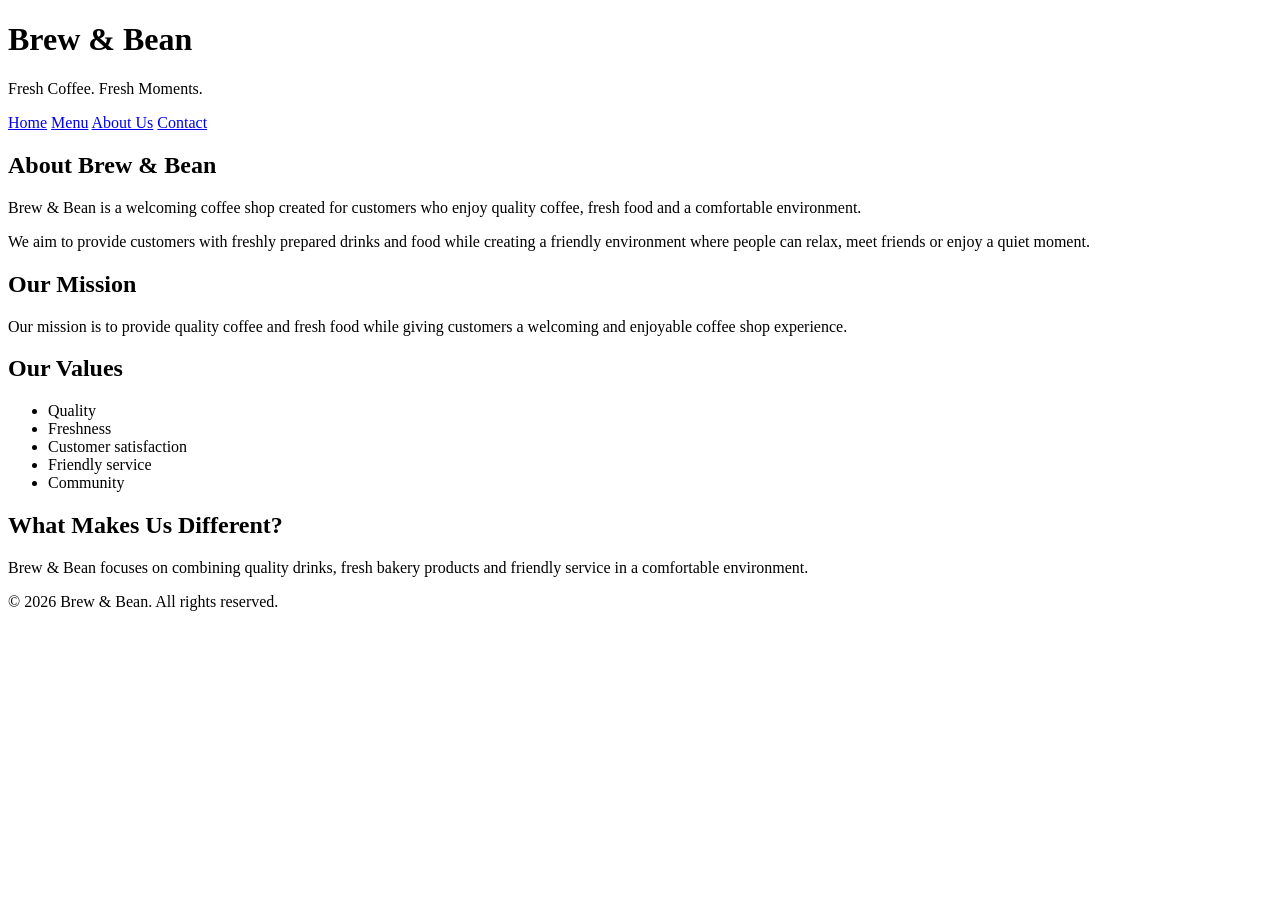
==== about.html @ 1ac29e3a "Initial Brew and Bean website structure" ====
<!DOCTYPE html>
<html lang="en">

<head>

    <meta charset="UTF-8">

    <meta name="viewport"
          content="width=device-width, initial-scale=1.0">

    <title>Brew & Bean | About Us</title>

</head>

<body>

    <!-- Header -->
    <header>

        <h1>Brew & Bean</h1>

        <p>
            Fresh Coffee. Fresh Moments.
        </p>

    </header>


    <!-- Navigation -->
    <nav>

        <a href="index.html">Home</a>

        <a href="menu.html">Menu</a>

        <a href="about.html">About Us</a>

        <a href="contact.html">Contact</a>

    </nav>


    <!-- Main content -->
    <main>

        <section>

            <h2>About Brew & Bean</h2>

            <p>
                Brew & Bean is a welcoming coffee shop created for
                customers who enjoy quality coffee, fresh food and
                a comfortable environment.
            </p>

            <p>
                We aim to provide customers with freshly prepared
                drinks and food while creating a friendly environment
                where people can relax, meet friends or enjoy a
                quiet moment.
            </p>

        </section>


        <section>

            <h2>Our Mission</h2>

            <p>
                Our mission is to provide quality coffee and fresh
                food while giving customers a welcoming and enjoyable
                coffee shop experience.
            </p>

        </section>


        <section>

            <h2>Our Values</h2>

            <ul>

                <li>Quality</li>

                <li>Freshness</li>

                <li>Customer satisfaction</li>

                <li>Friendly service</li>

                <li>Community</li>

            </ul>

        </section>


        <section>

            <h2>What Makes Us Different?</h2>

            <p>
                Brew & Bean focuses on combining quality drinks,
                fresh bakery products and friendly service in a
                comfortable environment.
            </p>

        </section>

    </main>


    <!-- Footer -->
    <footer>

        <p>
            &copy; 2026 Brew & Bean. All rights reserved.
        </p>

    </footer>

</body>

</html>
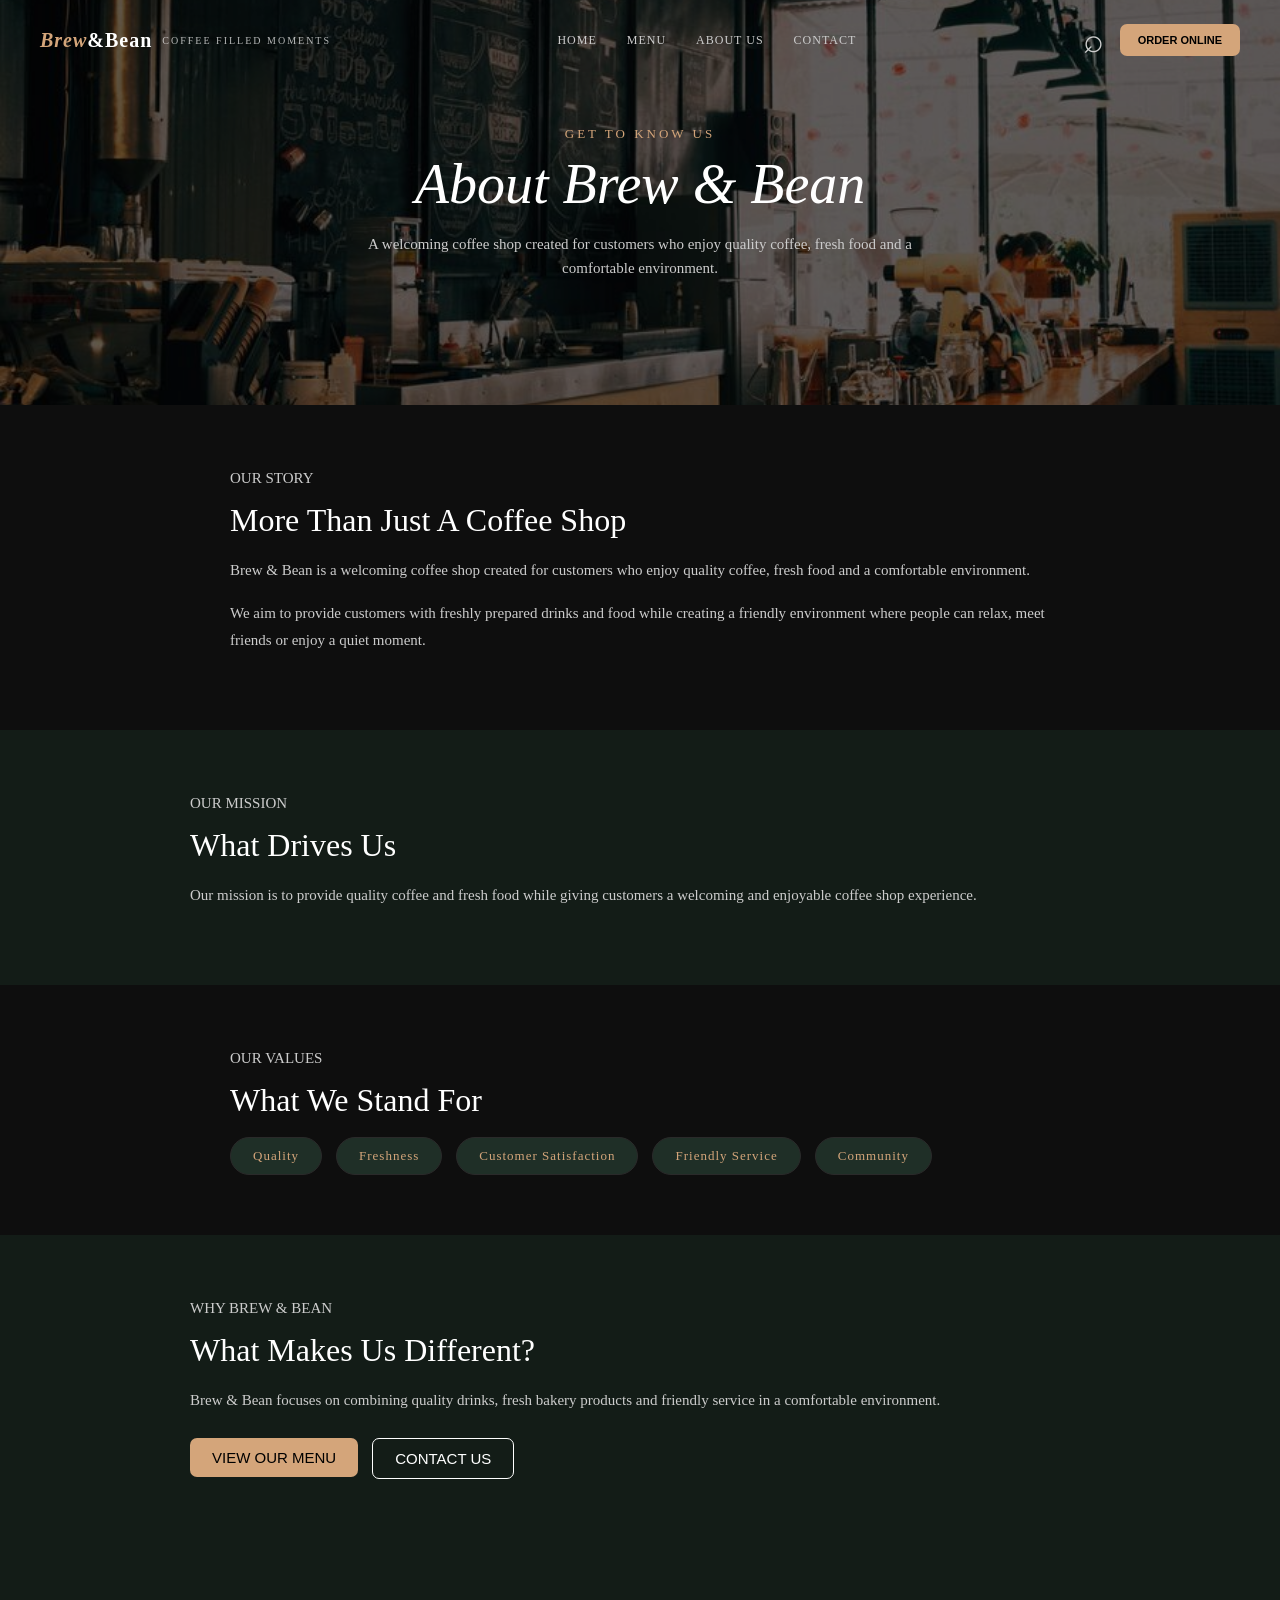
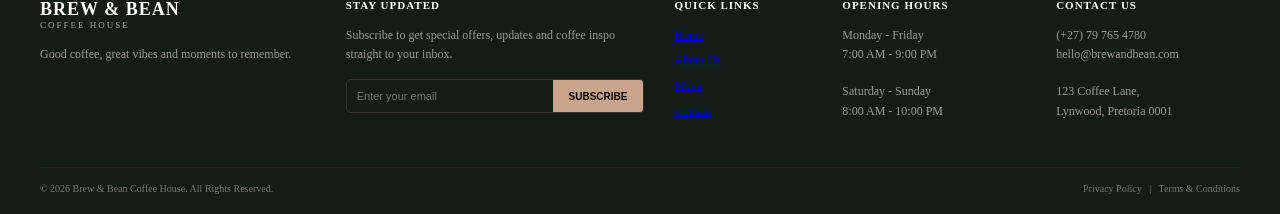
==== commit 039b43d1: "Update project" ====
--- a/about.html
+++ b/about.html
@@ -2,50 +2,59 @@
 <html lang="en">
 
 <head>
-
     <meta charset="UTF-8">
-
-    <meta name="viewport"
-          content="width=device-width, initial-scale=1.0">
+    <meta name="viewport" content="width=device-width, initial-scale=1.0">
+    <link rel="stylesheet" href="css/style.css">
 
     <title>Brew & Bean | About Us</title>
-
 </head>
 
 <body>
 
-    <!-- Header -->
-    <header>
+    <!-- Header containing the business name and slogan -->
+    <header class="navbar">
 
-        <h1>Brew & Bean</h1>
+        <div class="logo">
+            <strong><em>Brew</em>&Bean</strong>
+            <small>COFFEE FILLED MOMENTS</small>
+        </div>
 
-        <p>
-            Fresh Coffee. Fresh Moments.
-        </p>
+        <!-- Navigation menu connecting the website pages -->
+        <nav class="navigation">
+            <a  href="index.html">HOME</a>
+            <a  href="menu.html">MENU</a>
+            <a  href="about.html">ABOUT US</a>
+            <a  href="contact.html">CONTACT</a>
+        </nav>
 
+        <div class="navigation_right_side">
+            <button class="search_button"> ⌕</button>
+            <button class="order_button">ORDER ONLINE</button>
+        </div>
     </header>
 
+    <!-- Main content of the about page -->
+    <main>
 
-    <!-- Navigation -->
-    <nav>
+        <!-- Page banner (smaller hero used on interior pages) -->
+        <section class="page_banner">
+            <img src="images/about us_image.jpg" alt="Interior of Brew and Bean coffee shop">
 
-        <a href="index.html">Home</a>
-
-        <a href="menu.html">Menu</a>
-
-        <a href="about.html">About Us</a>
-
-        <a href="contact.html">Contact</a>
-
-    </nav>
+            <div class="page_banner_text">
+                <span class="menu_eyebrow">GET TO KNOW US</span>
+                <h1>About Brew & Bean</h1>
+                <p class="page_banner_desc">
+                    A welcoming coffee shop created for customers who enjoy
+                    quality coffee, fresh food and a comfortable environment.
+                </p>
+            </div>
+        </section>
 
 
-    <!-- Main content -->
-    <main>
-
-        <section>
-
-            <h2>About Brew & Bean</h2>
+        <!-- Our story -->
+        <section class="content_section">
+            <p class="menu_eyebrow">OUR STORY</p>
+            <h2>More Than Just A Coffee Shop</h2>
 
             <p>
                 Brew & Bean is a welcoming coffee shop created for
@@ -59,46 +68,40 @@
                 where people can relax, meet friends or enjoy a
                 quiet moment.
             </p>
-
         </section>
 
 
-        <section>
-
-            <h2>Our Mission</h2>
+        <!-- Our mission -->
+        <section class="content_section alt">
+            <p class="menu_eyebrow">OUR MISSION</p>
+            <h2>What Drives Us</h2>
 
             <p>
                 Our mission is to provide quality coffee and fresh
                 food while giving customers a welcoming and enjoyable
                 coffee shop experience.
             </p>
-
         </section>
 
 
-        <section>
+        <!-- Our values -->
+        <section class="content_section">
+            <p class="menu_eyebrow">OUR VALUES</p>
+            <h2>What We Stand For</h2>
 
-            <h2>Our Values</h2>
-
-            <ul>
-
+            <ul class="values_list">
                 <li>Quality</li>
-
                 <li>Freshness</li>
-
-                <li>Customer satisfaction</li>
-
-                <li>Friendly service</li>
-
+                <li>Customer Satisfaction</li>
+                <li>Friendly Service</li>
                 <li>Community</li>
-
             </ul>
-
         </section>
 
 
-        <section>
-
+        <!-- What makes us different -->
+        <section class="content_section alt">
+            <p class="menu_eyebrow">WHY BREW & BEAN</p>
             <h2>What Makes Us Different?</h2>
 
             <p>
@@ -107,20 +110,64 @@
                 comfortable environment.
             </p>
 
+            <div class="cta_buttons">
+                <a href="menu.html"><button class="menu_button">VIEW OUR MENU</button></a>
+                <a href="contact.html"><button class="contact_button">CONTACT US</button></a>
+            </div>
         </section>
 
     </main>
 
 
     <!-- Footer -->
-    <footer>
+    <footer class="footer">
+        <div class="footer-top">
+            <div class="footer-col brand">
+                <h3>BREW & BEAN</h3>
+                <span class="sub">COFFEE HOUSE</span>
+                <p>Good coffee, great vibes and moments to remember.</p>
+            </div>
 
-        <p>
-            &copy; 2026 Brew & Bean. All rights reserved.
-        </p>
+            <div class="footer-col">
+                <h4>STAY UPDATED</h4>
+                <p>Subscribe to get special offers, updates and coffee inspo straight to your inbox.</p>
+                <div class="subscribe-box">
+                    <input type="email" placeholder="Enter your email">
+                    <button>SUBSCRIBE</button>
+                </div>
+            </div>
 
+            <div class="footer-col">
+                <h4>QUICK LINKS</h4>
+                <ul>
+                    <li><a href="index.html">Home</a></li>
+                    <li><a href="about.html">About Us</a></li>
+                    <li><a href="menu.html">Menu</a></li>
+                    <li><a href="contact.html">Contact</a></li>
+                </ul>
+            </div>
+
+            <div class="footer-col">
+                <h4>OPENING HOURS</h4>
+                <p>Monday - Friday<br>7:00 AM - 9:00 PM</p>
+                <br>
+                <p>Saturday - Sunday<br>8:00 AM - 10:00 PM</p>
+            </div>
+
+            <div class="footer-col">
+                <h4>CONTACT US</h4>
+                <p>(+27) 79 765 4780</p>
+                <p>hello@brewandbean.com</p>
+                <br>
+                <p>123 Coffee Lane,<br>Lynwood, Pretoria 0001</p>
+            </div>
+        </div>
+
+        <div class="footer-bottom">
+            <p>© 2026 Brew & Bean Coffee House. All Rights Reserved.</p>
+            <p>Privacy Policy &nbsp; | &nbsp; Terms & Conditions</p>
+        </div>
     </footer>
 
 </body>
-
-</html>+</html>
--- a/css/style.css
+++ b/css/style.css
@@ -0,0 +1,937 @@
+/*Css for body*/
+*{
+    margin: 0;
+    padding: 0;
+    box-sizing: border-box;
+}
+ 
+body{
+    font-family: initial;
+    background-color: #0e0e0e;
+    color: #fff;
+}
+ 
+.navbar{
+    position: absolute;
+    top: 0;
+    left: 0;
+    width: 100%;
+    z-index: 10;
+    display: flex;
+    justify-content: space-between;
+    align-items: center;
+    padding: 20px 40px;
+}
+ 
+.logo{
+    display: flex;
+    gap: 10px;
+    align-items: center;
+}
+ 
+.logo strong{
+    display: block;
+    font-size: 20px;
+    letter-spacing: 1px;
+}
+ 
+.logo strong em{
+    color: #d4a57a;
+}
+ 
+.logo small{
+    display: block;
+    font-size: 10px;
+    letter-spacing: 2px;
+    opacity: .7;
+}
+ 
+.navbar nav{
+    font-size: 15px;
+    display: flex;
+    gap: 30px;
+}
+ 
+.navbar nav a{
+    color: #ccc;
+    text-decoration: none;
+    font-size: 12px;
+    letter-spacing: 1px;
+}
+ 
+.navbar nav a:hover{
+    transform: scale(1.1);
+    color: #fff;
+    border-bottom: 1px solid #d4a57a;
+    padding-bottom: 4px;
+}
+ 
+.navigation_right_side{
+    display: flex;
+    align-items: center;
+    gap: 16px;
+}
+ 
+.search_button{
+    background: none;
+    border: none;
+    font-size: 35px;
+    cursor: pointer;
+    color: #ccc;
+}
+ 
+.search_button:hover{
+    transform: scale(1.1);
+}
+ 
+.order_button{
+    background: #d4a57a;
+    border: none;
+    font-size: 11px;
+    padding: 10px 18px;
+    border-radius: 7px;
+    font-weight: 600;
+    cursor: pointer;
+}
+ 
+.order_button:hover{
+    transform: scale(1.1);
+}
+ 
+.hero{
+    position: relative;
+    min-height: 100vh;
+    overflow: hidden;
+    z-index: 0;
+}
+ 
+.hero::after{
+    content: "";
+    position: absolute;
+    inset: 0;
+    background: linear-gradient(to right, rgba(0,0,0,0.8), rgba(0,0,0,0));
+    z-index: 1;
+    pointer-events: none;
+}
+ 
+.hero_text{
+    position: relative;
+    z-index: 2;
+    height: 100%;
+    min-height: 100vh;
+    display: flex;
+    flex-direction: column;
+    justify-content: center;
+}
+ 
+.hero img{
+    position: absolute;
+    inset: 0;
+    width: 100%;
+    height: 100%;
+    object-fit: cover;
+    object-position: center;
+    z-index: 0;
+}
+ 
+.top_of_slogan{
+    color: #d4a57a;
+    font-size: 27px;
+    letter-spacing: 1px;
+    line-height: 1.05;
+    font-weight: 400;
+    padding-top: 20px;
+    margin-left: 50px;
+}
+ 
+.slogan {
+    line-height: 1.05;
+    font-size: 100px;
+    font-weight: 400;
+    font-style: italic;
+    margin-left: 50px;
+}
+ 
+.second_part{
+    color: #d4a57a;
+}
+ 
+.bottom_of_slogan{
+    font-size: 20px;
+    letter-spacing: 2px;
+    margin-left: 50px;
+}
+ 
+.hero_buttons{
+    position: relative;
+    z-index: 2;
+    display: flex;
+    gap: 12px;
+    margin-left: 50px;
+    margin-top: -180px;
+    font-weight: 400;
+}
+.menu_button{
+    background: #d4a57a;
+    border: 15px;
+    padding: 11px 22px;
+    border-radius: 7px;
+    font-size: 15px;
+    cursor: pointer;
+ 
+}
+ 
+.menu_button:hover{
+    transform: scale(1.1);
+}
+ 
+.contact_button{
+    background: transparent;
+    border: 1px solid #fff;
+    color: #fff;
+    padding: 11px 22px;
+    border-radius: 7px;
+    font-size: 15px;
+    cursor: pointer;
+ 
+}
+ 
+.contact_button:hover{
+    transform: scale(1.1);
+}
+ 
+.menu_section{
+    background: #131C17;
+    color: #fff;
+    display: flex;
+    gap: 40px;
+    padding: 60px 40px;
+    max-width: 1300px;
+    margin: 0 auto;
+    align-items: flex-start;
+}
+ 
+.left_side_text{
+    width: 25%;
+}
+ 
+.left_side_text h2{
+    font-size: 32px;
+    line-height: 1.2;
+    font-weight: 600;
+    margin-top: 10px;
+}
+ 
+.menu_eyebrow{
+    color: #d4a57a;
+}
+ 
+.menu_desc{
+    color: #ccc;
+    font-size: 13px;
+    line-height: 1.6;
+    margin-bottom: 22px;
+}
+ 
+.menu_grid {
+    width: 75%;
+    display: grid;
+    grid-template-columns: repeat(4, 1fr);
+    gap: 16px;
+}
+ 
+.menu_card{
+    background: #1f2f27;
+    border-radius: 12px;
+    overflow: hidden;
+    border: 1px solid #222;
+    height: 300px;
+}
+ 
+.menu_card:hover{
+    cursor: pointer;
+    transform: scale(1.1);
+}
+ 
+.menu_card img{
+    width: 100%;
+    height: 180px;
+    object-fit: cover;
+    display: block;
+}
+ 
+.card_info{
+    padding: 14px; 
+}
+ 
+.card_info h4{
+    font-size: 15px;
+    margin-bottom: 6px;
+    font-weight: 600;
+    letter-spacing: 1px;
+}
+ 
+ 
+.card_info p{
+    font-size: 11px;
+    color: #999;
+    line-height: 1.4;
+    height: 30px;
+}
+ 
+.bakery{
+    flex-direction: row-reverse;
+    background: #131C17;
+    color: #fff;
+    display: flex;
+    gap: 40px;
+    padding: 60px 40px;
+    max-width: 1300px;
+    margin: 0 auto;
+    align-items: flex-start;
+}
+ 
+.about-section {
+  display:flex;
+  width:100%;
+  max-width:1300px;
+  margin:0 auto;
+  min-height:500px;
+}
+ 
+.about-image {
+  width:50%;
+}
+.about-image img {
+  width:100%;
+  height:100%;
+  object-fit:cover;
+  display:block;
+}
+ 
+.about-content {
+  width:50%;
+  background:#F5F1EB;
+  padding:60px 50px;
+}
+ 
+.about-content .eyebrow {
+  font-size:10px;
+  letter-spacing:2px;
+  font-weight:600;
+  color:#555;
+  margin-bottom:12px;
+}
+ 
+.about-content h2 {
+  font-size:36px;
+  line-height:1.1;
+  font-weight:400;
+  color:#1a1a1a;
+}
+ 
+.about-content .line {
+  width:30px;
+  height:2px;
+  background:#C9A48B;
+  margin:18px 0;
+}
+ 
+.about-desc {
+  font-size:13px;
+  line-height:1.7;
+  color:#666;
+  margin-bottom:40px;
+}
+
+.features {
+  display:flex;
+  gap:25px;
+}
+ 
+.feature {
+  display:flex;
+  gap:10px;
+  align-items:flex-start;
+}
+ 
+.feature h4 {
+  font-size:12px;
+  font-weight:700;
+  margin-bottom:4px;
+  color:#1a1a1a;
+}
+ 
+.feature p {
+  font-size:11px;
+  color:#777;
+  line-height:1.4;
+}
+ 
+.footer {
+  background:#131C17;
+  color:#c7c7c7;
+  padding:60px 40px 20px;
+  max-width:1300px;
+  margin:0 auto;
+}
+ 
+.footer-top {
+  display:grid;
+  grid-template-columns:1.2fr 1.3fr 0.6fr 0.8fr 0.8fr;
+  gap:30px;
+}
+ 
+.footer-col h3 {
+  color:#fff;
+  font-size:18px;
+  letter-spacing:1px;
+  font-weight:700;
+}
+
+.footer-col .sub {
+  font-size:9px;
+  letter-spacing:2px;
+  display:block;
+  margin-bottom:15px;
+  color:#aaa;
+}
+
+.footer-col h4 {
+  color:#fff;
+  font-size:11px;
+  letter-spacing:1px;
+  margin-bottom:15px;
+}
+
+.footer-col p, .footer-col li {
+  font-size:12px;
+  line-height:1.6;
+  color:#9a9a9a;
+}
+.footer-col ul { list-style:none; padding:0; }
+.footer-col li { margin-bottom:6px; cursor:pointer; }
+.footer-col li:hover { color:#fff; }
+ 
+.subscribe-box {
+  display:flex;
+  margin-top:15px;
+  border:1px solid #333;
+  border-radius:4px;
+  overflow:hidden;
+}
+
+.subscribe-box input {
+  background:transparent;
+  border:none;
+  padding:10px;
+  flex:1;
+  color:#fff;
+  font-size:11px;
+  outline:none;
+}
+
+.subscribe-box button {
+  background:#C9A48B;
+  border:none;
+  padding:10px 16px;
+  font-size:10px;
+  font-weight:700;
+  cursor:pointer;
+}
+ 
+.footer-bottom {
+  border-top:1px solid #222;
+  margin-top:40px;
+  padding-top:15px;
+  display:flex;
+  justify-content:space-between;
+  font-size:10px;
+  color:#777;
+}
+
+
+.page_banner{
+    position: relative;
+    height: 45vh;
+    min-height: 320px;
+    overflow: hidden;
+    display: flex;
+    align-items: center;
+    justify-content: center;
+}
+ 
+.page_banner img{
+    position: absolute;
+    inset: 0;
+    width: 100%;
+    height: 100%;
+    object-fit: cover;
+    object-position: center;
+    z-index: 0;
+}
+ 
+.page_banner::after{
+    content: "";
+    position: absolute;
+    inset: 0;
+    background: rgba(0,0,0,0.6);
+    z-index: 1;
+}
+ 
+.page_banner_text{
+    position: relative;
+    z-index: 2;
+    text-align: center;
+    padding: 0 20px;
+}
+ 
+.page_banner_text .menu_eyebrow{
+    display: block;
+    font-size: 13px;
+    letter-spacing: 3px;
+}
+ 
+.page_banner_text h1{
+    font-size: 56px;
+    font-weight: 400;
+    font-style: italic;
+    margin-top: 10px;
+}
+ 
+.page_banner_desc{
+    color: #ccc;
+    font-size: 15px;
+    line-height: 1.6;
+    margin: 16px auto 0;
+    max-width: 600px;
+}
+
+.content_section{
+    max-width: 900px;
+    margin: 0 auto;
+    padding: 60px 40px;
+}
+ 
+.content_section.alt{
+    background: #131C17;
+    max-width: 100%;
+}
+ 
+.content_section.alt > *{
+    max-width: 900px;
+    margin-left: auto;
+    margin-right: auto;
+}
+ 
+.content_section .menu_eyebrow{
+    display: block;
+    margin-bottom: 10px;
+}
+ 
+.content_section h2{
+    font-size: 32px;
+    font-weight: 400;
+    margin-bottom: 18px;
+}
+ 
+.content_section p{
+    color: #ccc;
+    font-size: 15px;
+    line-height: 1.8;
+    margin-bottom: 16px;
+}
+ 
+.values_list{
+    list-style: none;
+    display: flex;
+    flex-wrap: wrap;
+    gap: 14px;
+    margin-top: 10px;
+}
+ 
+.values_list li{
+    background: #1f2f27;
+    border: 1px solid #2a2a2a;
+    padding: 10px 22px;
+    border-radius: 30px;
+    font-size: 13px;
+    color: #d4a57a;
+    letter-spacing: 1px;
+}
+ 
+.cta_buttons{
+    display: flex;
+    gap: 14px;
+    margin-top: 24px;
+}
+ 
+.contact_section{
+    display: flex;
+    gap: 50px;
+    max-width: 1300px;
+    margin: 0 auto;
+    padding: 60px 40px;
+    align-items: flex-start;
+}
+ 
+.contact_info{
+    width: 35%;
+}
+ 
+.contact_info h2,
+.contact_form_wrap h2{
+    font-size: 28px;
+    font-weight: 400;
+    margin-bottom: 18px;
+}
+ 
+.contact_info > p{
+    color: #ccc;
+    font-size: 14px;
+    line-height: 1.7;
+    margin-bottom: 30px;
+}
+ 
+.info_item{
+    margin-bottom: 22px;
+}
+ 
+.info_item h4{
+    color: #d4a57a;
+    font-size: 11px;
+    letter-spacing: 2px;
+    text-transform: uppercase;
+    margin-bottom: 6px;
+    font-weight: 600;
+}
+ 
+.info_item p,
+.info_item a{
+    color: #ccc;
+    font-size: 14px;
+    line-height: 1.6;
+    text-decoration: none;
+}
+ 
+.info_item a:hover{
+    color: #fff;
+}
+ 
+.contact_form_wrap{
+    width: 65%;
+    background: #131C17;
+    border-radius: 12px;
+    padding: 40px;
+}
+
+.form_row{
+    display: flex;
+    gap: 16px;
+    margin-bottom: 18px;
+}
+ 
+.form_group{
+    flex: 1;
+    display: flex;
+    flex-direction: column;
+}
+ 
+.form_group label{
+    font-size: 11px;
+    letter-spacing: 1px;
+    text-transform: uppercase;
+    color: #ccc;
+    margin-bottom: 8px;
+}
+ 
+.form_group input,
+.form_group textarea{
+    background: #0e0e0e;
+    border: 1px solid #333;
+    border-radius: 6px;
+    padding: 12px;
+    color: #fff;
+    font-size: 13px;
+    font-family: inherit;
+    outline: none;
+}
+ 
+.form_group input:focus,
+.form_group textarea:focus{
+    border-color: #d4a57a;
+}
+ 
+.form_group textarea{
+    resize: vertical;
+}
+ 
+.contact_form_wrap .menu_button{
+    margin-top: 4px;
+}
+
+
+.map_section{
+    max-width: 1300px;
+    margin: 0 auto;
+    padding: 0 40px 60px;
+}
+ 
+.map_placeholder{
+    width: 100%;
+    height: 400px;
+    background: #131C17;
+    border: 2px dashed #333;
+    border-radius: 12px;
+    display: flex;
+    align-items: center;
+    justify-content: center;
+    color: #666;
+    font-size: 13px;
+    letter-spacing: 2px;
+    text-transform: uppercase;
+    text-align: center;
+    padding: 20px;
+    overflow: hidden;
+}
+ 
+.map_placeholder iframe{
+    width: 100%;
+    height: 100%;
+    border: 0;
+    border-radius: 10px;
+}
+
+@media(max-width: 1024px){
+ 
+    .slogan{
+        font-size: 80px;
+    }
+ 
+    .menu_grid{
+        grid-template-columns: repeat(3, 1fr);
+    }
+ 
+    .page_banner_text h1{
+        font-size: 48px;
+    }
+}
+
+@media(max-width: 900px){
+    .menu_section,
+    .bakery{
+        flex-direction: column;
+    }
+    .left_side_text,
+    .menu_grid{
+        width: 100%;
+    }
+    .menu_grid{
+        grid-template-columns: repeat(2, 1fr);
+    }
+    .contact_section{
+        flex-direction: column;
+    }
+    .contact_info,
+    .contact_form_wrap{
+        width: 100%;
+    }
+    .form_row{
+        flex-direction: column;
+        gap: 18px;
+    }
+    .page_banner_text h1{
+        font-size: 40px;
+    }
+    .slogan{
+        font-size: 60px;
+    }
+    .footer-top { grid-template-columns:1fr 1fr; }
+}
+
+@media(max-width: 768px){
+ 
+    .navbar{
+        flex-wrap: wrap;
+        row-gap: 14px;
+        padding: 16px 20px;
+    }
+ 
+    .navbar nav{
+        order: 3;
+        width: 100%;
+        justify-content: center;
+        gap: 18px;
+        flex-wrap: wrap;
+    }
+ 
+    .top_of_slogan,
+    .slogan,
+    .bottom_of_slogan,
+    .hero_buttons{
+        margin-left: 20px;
+        margin-right: 20px;
+    }
+ 
+    .bottom_of_slogan br{
+        display: none;
+    }
+ 
+    .hero_buttons{
+        margin-top: 20px;
+        flex-wrap: wrap;
+    }
+ 
+    .about-section{
+        flex-direction: column;
+    }
+ 
+    .about-image,
+    .about-content{
+        width: 100%;
+    }
+ 
+    .about-image img{
+        height: 320px;
+    }
+ 
+    .content_section,
+    .content_section.alt > *{
+        padding: 40px 24px;
+    }
+ 
+    .contact_section{
+        padding: 40px 24px;
+    }
+ 
+    .contact_form_wrap{
+        padding: 28px;
+    }
+ 
+    .map_section{
+        padding: 0 24px 40px;
+    }
+}
+ 
+@media(max-width: 600px){
+    .menu_grid{
+        grid-template-columns: 1fr;
+    }
+    .footer-bottom { flex-direction:column; gap:8px; }
+}
+ 
+@media(max-width: 480px){
+ 
+    .logo strong{
+        font-size: 16px;
+    }
+ 
+    .logo small{
+        font-size: 8px;
+    }
+ 
+    .order_button{
+        font-size: 10px;
+        padding: 8px 14px;
+    }
+ 
+    .search_button{
+        font-size: 26px;
+    }
+ 
+    .hero,
+    .hero_text{
+        min-height: 90vh;
+    }
+ 
+    .top_of_slogan{
+        font-size: 18px;
+    }
+ 
+    .slogan{
+        font-size: 38px;
+    }
+ 
+    .bottom_of_slogan{
+        font-size: 14px;
+        letter-spacing: 1px;
+    }
+ 
+    .hero_buttons{
+        flex-direction: column;
+        align-items: flex-start;
+    }
+ 
+    .menu_button,
+    .contact_button{
+        width: 100%;
+        text-align: center;
+    }
+ 
+    .left_side_text h2{
+        font-size: 24px;
+    }
+ 
+    .page_banner{
+        height: 55vh;
+    }
+ 
+    .page_banner_text h1{
+        font-size: 30px;
+    }
+ 
+    .page_banner_text .menu_eyebrow{
+        font-size: 11px;
+        letter-spacing: 2px;
+    }
+ 
+    .page_banner_desc{
+        font-size: 13px;
+    }
+ 
+    .content_section h2,
+    .contact_info h2,
+    .contact_form_wrap h2{
+        font-size: 22px;
+    }
+ 
+    .values_list{
+        gap: 10px;
+    }
+ 
+    .values_list li{
+        padding: 8px 16px;
+        font-size: 12px;
+    }
+ 
+    .footer-top{
+        grid-template-columns: 1fr;
+    }
+ 
+    .map_placeholder{
+        height: 260px;
+    }
+}
+
+@media(max-width: 360px){
+ 
+    .navbar{
+        padding: 14px 16px;
+    }
+ 
+    .slogan{
+        font-size: 30px;
+    }
+ 
+    .top_of_slogan{
+        font-size: 15px;
+    }
+ 
+    .page_banner_text h1{
+        font-size: 24px;
+    }
+ 
+    .contact_form_wrap{
+        padding: 20px;
+    }
+}
